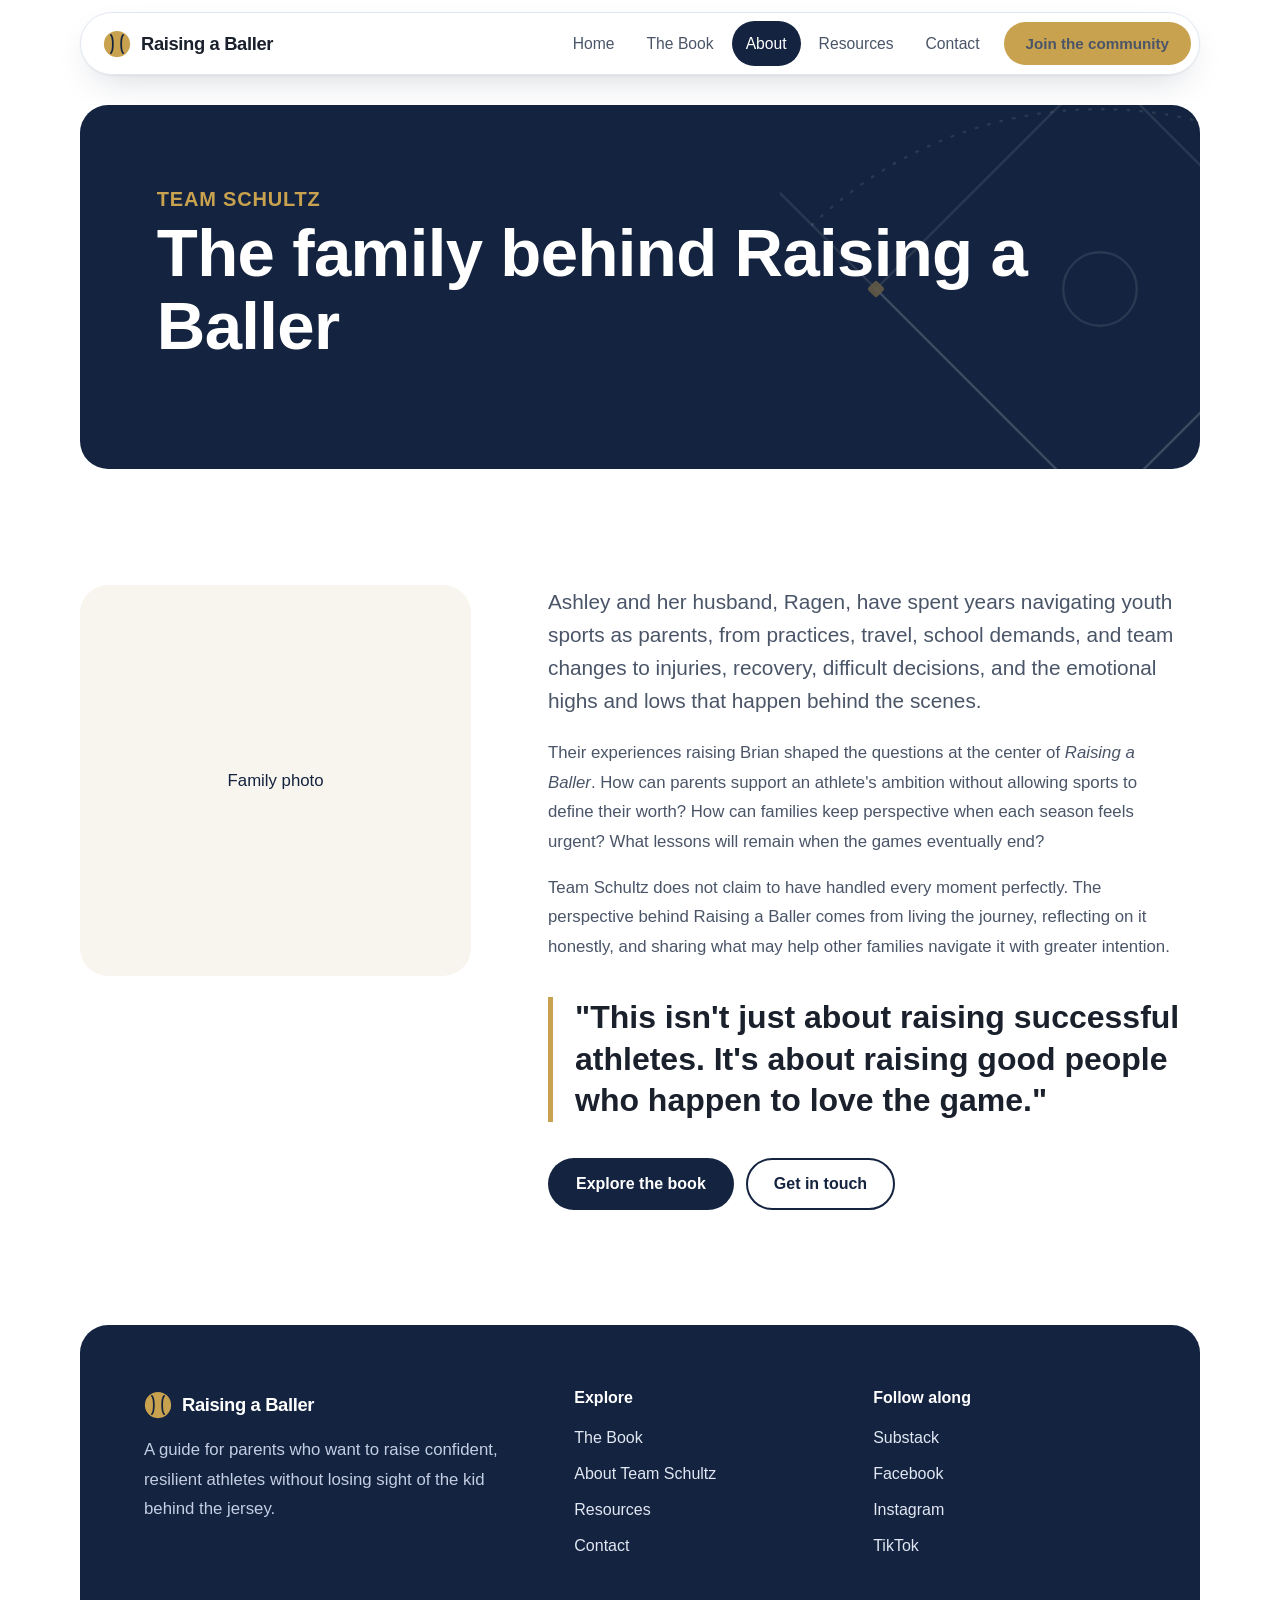
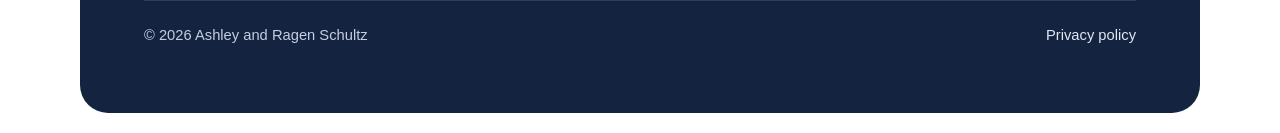
==== about-team-schultz/index.html @ 59f58d9a "Launch Raising a Baller site Co-Authored-By: Claude Opus 5.5 <noreply@anthropic.com> Claude-Session:" ====
<!doctype html>
<html lang="en">
<head>
<meta charset="utf-8">
<meta name="viewport" content="width=device-width, initial-scale=1">
<title>About Team Schultz | Raising a Baller</title>
<meta name="description" content="Meet Ashley and Ragen Schultz, the family behind Raising a Baller.">
<meta name="theme-color" content="#14233f">
<meta property="og:type" content="website">
<meta property="og:title" content="About Team Schultz | Raising a Baller">
<meta property="og:description" content="Meet Ashley and Ragen Schultz, the family behind Raising a Baller.">
<meta property="og:image" content="https://raisingaballerbook.com/images/book-cover.png">
<link rel="icon" href="../images/favicon.svg" type="image/svg+xml">

<link rel="stylesheet" href="../assets/style.css">
</head>
<body>
<a class="skip" href="#main">Skip to content</a>
<header class="site-header">
  <div class="wrap">
    <div class="bar">
      <a class="brand" href="../" aria-label="Raising a Baller home"><svg viewBox="0 0 32 32" aria-hidden="true"><circle cx="16" cy="16" r="15" fill="#c9a24f"/>
<path d="M9 5.5c3 3 3 18 0 21M23 5.5c-3 3-3 18 0 21" stroke="#14233f" stroke-width="2" fill="none" stroke-linecap="round"/></svg>Raising a Baller</a>
      <button class="menu-toggle" aria-expanded="false" aria-controls="nav">Menu</button>
      <nav class="nav" id="nav" aria-label="Main"><a href="../">Home</a><a href="../the-book/">The Book</a><a href="../about-team-schultz/" aria-current="page">About</a><a href="../resources/">Resources</a><a href="../contact/">Contact</a><a class="btn btn-gold" href="https://raisingaballerbook.substack.com/" target="_blank" rel="noopener">Join the community</a></nav>
    </div>
  </div>
</header>
<main id="main">
<section class="page-hero"><div class="wrap"><div class="panel"><svg class="field" viewBox="0 0 800 800" fill="none" aria-hidden="true">
  <g stroke="#ffffff" stroke-opacity=".22" stroke-width="3" stroke-linecap="round">
    <path d="M400 760 L120 480 L400 200 L680 480 Z"/>
    <path d="M400 760 L-40 320"/><path d="M400 760 L840 320"/>
    <path d="M40 400 A520 520 0 0 1 760 400" stroke-dasharray="2 14"/>
    <circle cx="400" cy="480" r="46"/>
  </g>
  <g fill="#c9a24f" fill-opacity=".85"><rect x="392" y="752" width="16" height="16" rx="3"/>
  <rect x="112" y="472" width="16" height="16" rx="3" transform="rotate(45 120 480)"/>
  <rect x="392" y="192" width="16" height="16" rx="3" transform="rotate(45 400 200)"/>
  <rect x="672" y="472" width="16" height="16" rx="3" transform="rotate(45 680 480)"/></g>
</svg>
  <p class="kicker">Team Schultz</p><h1>The family behind Raising a Baller</h1>
</div></div></section>
<section class="section"><div class="wrap split">
  <div class="portrait"><span>Family photo</span><img src="../images/family.jpg" alt="Ashley, Ragen and Brian Schultz" onerror="this.remove()"></div>
  <div class="prose">
    <p class="lede">Ashley and her husband, Ragen, have spent years navigating youth sports as parents, from practices, travel, school demands, and team changes to injuries, recovery, difficult decisions, and the emotional highs and lows that happen behind the scenes.</p>
    <p>Their experiences raising Brian shaped the questions at the center of <em>Raising a Baller</em>. How can parents support an athlete's ambition without allowing sports to define their worth? How can families keep perspective when each season feels urgent? What lessons will remain when the games eventually end?</p>
    <p>Team Schultz does not claim to have handled every moment perfectly. The perspective behind Raising a Baller comes from living the journey, reflecting on it honestly, and sharing what may help other families navigate it with greater intention.</p>
    <p class="pull">"This isn't just about raising successful athletes. It's about raising good people who happen to love the game."</p>
    <div class="actions"><a class="btn btn-dark" href="../the-book/">Explore the book</a><a class="btn btn-line" href="../contact/">Get in touch</a></div>
  </div>
</div></section>
</main>
<footer class="site-footer">
  <div class="wrap">
    <div class="foot">
      <div>
        <a class="brand" href="../"><svg viewBox="0 0 32 32" aria-hidden="true"><circle cx="16" cy="16" r="15" fill="#c9a24f"/>
<path d="M9 5.5c3 3 3 18 0 21M23 5.5c-3 3-3 18 0 21" stroke="#14233f" stroke-width="2" fill="none" stroke-linecap="round"/></svg>Raising a Baller</a>
        <p>A guide for parents who want to raise confident, resilient athletes without losing sight of the kid behind the jersey.</p>
      </div>
      <div>
        <h4>Explore</h4>
        <a href="../the-book/">The Book</a>
        <a href="../about-team-schultz/">About Team Schultz</a>
        <a href="../resources/">Resources</a>
        <a href="../contact/">Contact</a>
      </div>
      <div>
        <h4>Follow along</h4>
        <a href="https://raisingaballerbook.substack.com/" target="_blank" rel="noopener">Substack</a>
        <a href="https://www.facebook.com/profile.php?id=61591452716382" target="_blank" rel="noopener">Facebook</a>
        <a href="https://www.instagram.com/raisingaballerbook/" target="_blank" rel="noopener">Instagram</a>
        <a href="https://www.tiktok.com/@raising.a.baller" target="_blank" rel="noopener">TikTok</a>
      </div>
      <div class="legal">
        <span>&copy; <span id="yr">2026</span> Ashley and Ragen Schultz</span>
        <a href="../privacy-policy/" style="display:inline;padding:0">Privacy policy</a>
      </div>
    </div>
  </div>
</footer>
<script src="../assets/site.js"></script>
</body>
</html>
---- assets/style.css ----
/* Raising a Baller — "under the lights" system
   Field green at night, chalk-line white, stadium-light gold. Soft, rounded, warm. */
:root{
  --night:#14233f;      /* site brand navy */
  --grass:#14233f;      /* links */
  --turf:#2d3748;
  --chalk:#ffffff;
  --paper:#ffffff;
  --gold:#c9a24f;       /* site gold label color */
  --gold-deep:#b08a3a;
  --ink:#1a202c;        /* headings */
  --body:#4a5568;       /* body text */
  --mist:#f8f5ee;       /* site cream panel */
  --line:#e2e8f0;

  --r-xl:28px; --r-lg:20px; --r-md:14px; --r-sm:10px; --pill:999px;
  --max:1160px;
  --shadow:0 1px 2px rgba(20,35,63,.06),0 14px 36px -14px rgba(20,35,63,.22);
  --display:"Helvetica Neue",Helvetica,Arial,sans-serif;
  --text:"Helvetica Neue",Helvetica,Arial,sans-serif;
  --ui:"Helvetica Neue",Helvetica,Arial,sans-serif;
}
*{box-sizing:border-box}
html{scroll-behavior:smooth;-webkit-text-size-adjust:100%}
@media (prefers-reduced-motion:reduce){html{scroll-behavior:auto}*{animation:none!important;transition:none!important}}
body{margin:0;background:var(--chalk);color:var(--body);font-family:var(--text);font-size:1.15rem;line-height:1.7;-webkit-font-smoothing:antialiased}
img{max-width:100%;display:block}
a{color:var(--grass);text-underline-offset:.18em;text-decoration-thickness:1px}
a:hover{color:var(--night)}
:focus-visible{outline:3px solid var(--gold);outline-offset:3px;border-radius:8px}
h1,h2,h3,h4{font-family:var(--display);color:var(--ink);line-height:1.08;letter-spacing:-.01em;margin:0 0 .45em;font-weight:700}
h1{font-size:clamp(2.6rem,7vw,5.2rem);letter-spacing:-.02em}
h2{font-size:clamp(2rem,4.2vw,3.1rem)}
h3{font-size:1.35rem;letter-spacing:-.01em}
p{margin:0 0 1em}
.wrap{max-width:var(--max);margin:0 auto;padding:0 20px}
.lede{font-size:1.3rem;line-height:1.6;max-width:36em}
.measure{max-width:38em}
.kicker{font-family:var(--ui);font-weight:600;font-size:1rem;color:var(--grass);margin:0 0 .9em;display:flex;align-items:center;gap:10px}
.kicker::before{content:"";width:22px;height:3px;border-radius:3px;background:var(--gold)}
.skip{position:absolute;left:-9999px;top:8px;background:var(--gold);color:var(--ink);padding:10px 16px;border-radius:var(--pill);z-index:100;font-family:var(--ui)}
.skip:focus{left:12px}

/* ---------- header ---------- */
.site-header{position:sticky;top:0;z-index:50;padding:12px 0;background:rgba(255,255,255,.88);backdrop-filter:saturate(160%) blur(12px);-webkit-backdrop-filter:saturate(160%) blur(12px)}
.bar{display:flex;align-items:center;justify-content:space-between;gap:16px;background:var(--paper);border:1px solid var(--line);border-radius:var(--pill);padding:8px 8px 8px 22px;box-shadow:var(--shadow);position:relative}
.brand{display:flex;align-items:center;gap:10px;font-family:var(--display);font-weight:800;font-size:1.15rem;color:var(--ink);text-decoration:none;letter-spacing:-.02em;white-space:nowrap}
.brand svg{width:28px;height:28px;flex:none}
.nav{display:flex;align-items:center;gap:4px;font-family:var(--ui)}
.nav a{color:var(--body);text-decoration:none;font-size:.98rem;padding:9px 14px;border-radius:var(--pill);transition:background .15s,color .15s}
.nav a:hover{background:var(--mist);color:var(--ink)}
.nav a[aria-current="page"]{background:var(--ink);color:var(--paper)}
.nav .btn{margin-left:6px}
.menu-toggle{display:none;font-family:var(--ui);font-weight:600;font-size:.95rem;background:var(--ink);color:var(--paper);border:0;border-radius:var(--pill);padding:10px 18px;cursor:pointer}
@media (max-width:900px){
  .menu-toggle{display:block}
  .nav{display:none;position:absolute;left:0;right:0;top:calc(100% + 10px);flex-direction:column;align-items:stretch;background:var(--paper);border:1px solid var(--line);border-radius:var(--r-lg);padding:12px;box-shadow:var(--shadow)}
  .nav.open{display:flex}
  .nav a{padding:12px 16px}
  .nav .btn{margin:6px 0 0;text-align:center}
}

/* ---------- buttons ---------- */
.btn{display:inline-flex;align-items:center;justify-content:center;gap:8px;font-family:var(--ui);font-weight:700;font-size:1rem;line-height:1;padding:16px 26px;border-radius:var(--pill);border:2px solid transparent;text-decoration:none;cursor:pointer;transition:transform .15s,background .15s,color .15s,border-color .15s}
.btn:active{transform:translateY(1px)}
.btn-gold{background:var(--gold);color:var(--ink)}
.btn-gold:hover{background:var(--gold-deep);color:var(--ink)}
.btn-dark{background:var(--ink);color:var(--paper)}
.btn-dark:hover{background:var(--night);color:var(--paper)}
.btn-line{background:transparent;color:var(--ink);border-color:var(--ink)}
.btn-line:hover{background:var(--ink);color:var(--paper)}
.btn-line-light{background:transparent;color:var(--paper);border-color:rgba(255,255,255,.55)}
.btn-line-light:hover{background:var(--paper);color:var(--night);border-color:var(--paper)}
.nav .btn{padding:12px 20px;font-size:.95rem}
.actions{display:flex;flex-wrap:wrap;gap:12px;margin-top:28px}

/* ---------- hero ---------- */
.hero{padding:18px 0 0}
.hero-panel{position:relative;overflow:hidden;background:var(--night);color:#e1e7f3;border-radius:var(--r-xl);padding:clamp(40px,6vw,84px);display:grid;grid-template-columns:1.25fr .75fr;gap:clamp(32px,5vw,72px);align-items:center;isolation:isolate}
.hero-panel .field{position:absolute;right:-180px;bottom:-260px;width:820px;height:820px;z-index:-1;opacity:.5}
.hero h1{color:var(--paper);margin-bottom:.35em}
.hero h1 .line{display:block}
.hero h1 .line + .line{color:var(--gold)}
.hero .lede{color:#d3dbec}
.hero .kicker{color:#c9a24f}
.byline{display:flex;align-items:center;gap:14px;margin-top:26px;font-family:var(--ui);font-size:.98rem;color:#c3cde3}
.byline .avatars{display:flex}
.byline .avatars span{width:38px;height:38px;border-radius:50%;display:grid;place-items:center;font-weight:700;color:var(--night);background:var(--gold);border:3px solid var(--night)}
.byline .avatars span + span{margin-left:-10px;background:#e4c070}
@media (max-width:900px){.hero-panel{grid-template-columns:1fr}.hero .cover-wrap{width:min(280px,80%);margin:8px auto 0}}

.cover-wrap{position:relative;width:100%}
.cover{position:relative;aspect-ratio:725/1024;border-radius:10px 22px 22px 10px;overflow:hidden;background:linear-gradient(160deg,var(--gold) 0%,var(--gold-deep) 100%);box-shadow:-10px 0 0 -4px rgba(0,0,0,.15) inset,0 40px 70px -20px rgba(0,0,0,.6);transform:rotate(-3deg)}
.cover img{position:relative;z-index:1;width:100%;height:100%;object-fit:cover}
.cover .fallback{position:absolute;inset:0;display:flex;flex-direction:column;justify-content:flex-end;padding:28px;color:var(--night);font-family:var(--display)}
.cover .fallback strong{font-size:2.6rem;line-height:.95;letter-spacing:-.03em}
.cover .fallback small{font-size:.9rem;margin-top:12px;font-weight:600}
.split .cover{transform:rotate(-2deg)}

/* ---------- sections ---------- */
.section{padding:clamp(64px,9vw,120px) 0}
.section-tight{padding:clamp(40px,6vw,72px) 0}
.head{max-width:40em;margin-bottom:44px}

/* why: big pull question */
.why{display:grid;grid-template-columns:.9fr 1.1fr;gap:clamp(32px,6vw,96px);align-items:start}
.why blockquote{margin:0;font-family:var(--display);font-weight:600;font-size:clamp(1.6rem,3vw,2.3rem);line-height:1.2;letter-spacing:-.02em;color:var(--ink);padding-left:24px;border-left:5px solid var(--gold);border-radius:3px}
@media (max-width:900px){.why{grid-template-columns:1fr}}

/* pillars: one rounded panel, three columns */
.pillars{background:var(--paper);border-radius:var(--r-xl);padding:clamp(32px,5vw,64px);box-shadow:var(--shadow)}
.pillar-row{display:grid;grid-template-columns:repeat(3,1fr);gap:clamp(24px,4vw,48px);margin-top:12px}
.pillar .icon{width:56px;height:56px;border-radius:18px;display:grid;place-items:center;background:var(--mist);color:var(--grass);margin-bottom:18px}
.pillar .icon svg{width:28px;height:28px}
.pillar p{font-size:1.08rem;margin:0}
@media (max-width:900px){.pillar-row{grid-template-columns:1fr}}

/* bingo promo */
.promo{background:var(--gold);border-radius:var(--r-xl);padding:clamp(32px,5vw,64px);display:grid;grid-template-columns:1.2fr .8fr;gap:40px;align-items:center;color:var(--ink);overflow:hidden;position:relative}
.promo h2{max-width:14em}
.promo p{max-width:32em}
.mini-card{display:grid;grid-template-columns:repeat(3,1fr);gap:8px;transform:rotate(3deg);background:var(--paper);padding:14px;border-radius:var(--r-lg);box-shadow:0 30px 50px -24px rgba(20,35,63,.45)}
.mini-card span{aspect-ratio:1;border-radius:12px;background:var(--chalk);display:grid;place-items:center;text-align:center;font-family:var(--ui);font-size:.78rem;font-weight:600;line-height:1.15;padding:6px;color:var(--ink)}
.mini-card span.on{background:var(--night);color:var(--gold)}
@media (max-width:900px){.promo{grid-template-columns:1fr}.mini-card{max-width:320px}}

/* posts */
.posts{display:grid;grid-template-columns:repeat(2,1fr);gap:20px}
@media (max-width:900px){.posts{grid-template-columns:1fr}}
.post{display:flex;flex-direction:column;gap:6px;text-decoration:none;color:var(--body);background:var(--paper);border-radius:var(--r-lg);padding:30px 32px;border:1px solid var(--line);transition:border-color .15s,transform .15s}
.post:hover{border-color:var(--grass);color:var(--body);transform:translateY(-2px)}
.post time{font-family:var(--ui);font-size:.92rem;color:var(--grass);font-weight:600}
.post h3{margin:0 0 4px;font-size:1.5rem}
.post p{margin:0;font-size:1.05rem}
.post .more{font-family:var(--ui);font-weight:700;color:var(--ink);margin-top:10px;font-size:.98rem}
.posts-foot{display:flex;justify-content:space-between;align-items:end;gap:20px;flex-wrap:wrap;margin-bottom:36px}
.posts-foot .head{margin:0}

/* signup */
.signup{background:var(--night);color:#d3dbec;border-radius:var(--r-xl);padding:clamp(32px,5vw,64px);display:grid;grid-template-columns:1fr 1fr;gap:40px;align-items:center}
.signup h2{color:var(--paper)}
.signup .kicker{color:#c9a24f}
.signup-box{background:var(--paper);border-radius:var(--r-lg);padding:10px;overflow:hidden}
.signup iframe{display:block;width:100%;height:170px;border:0;border-radius:var(--r-md);background:var(--paper)}
.signup .note{font-family:var(--ui);font-size:.9rem;color:#aebbd8;margin-top:12px}
@media (max-width:900px){.signup{grid-template-columns:1fr}}

/* inner pages */
.page-hero{padding:18px 0 0}
.page-hero .panel{background:var(--night);color:#d3dbec;border-radius:var(--r-xl);padding:clamp(40px,6vw,80px);position:relative;overflow:hidden;isolation:isolate}
.page-hero .panel .field{position:absolute;right:-220px;top:-200px;width:640px;height:640px;z-index:-1;opacity:.45}
.page-hero h1{color:var(--paper);font-size:clamp(2.4rem,5.5vw,4.2rem);max-width:13em}
.page-hero .kicker{color:#c9a24f}
.page-hero p{max-width:34em;font-size:1.25rem;margin:0}
.split{display:grid;grid-template-columns:.75fr 1.25fr;gap:clamp(36px,6vw,88px);align-items:start}
@media (max-width:900px){.split{grid-template-columns:1fr}.split .cover-wrap{width:min(260px,75%)}}
.prose{max-width:38em}
.prose h2{font-size:clamp(1.6rem,3vw,2.1rem);margin-top:1.6em}
.prose h2:first-child{margin-top:0}
.todo{font-family:var(--ui);font-size:.95rem;line-height:1.5;background:#fbf6e8;color:#6a5220;border-radius:var(--r-md);padding:16px 20px;margin:0 0 28px;border:1px solid #ead9a8}

.tiles{display:grid;grid-template-columns:repeat(3,1fr);gap:20px}
@media (max-width:900px){.tiles{grid-template-columns:1fr}}
.tile{display:block;background:var(--paper);border-radius:var(--r-lg);padding:30px;border:1px solid var(--line);text-decoration:none;color:var(--body);transition:border-color .15s,transform .15s}
.tile:hover{border-color:var(--grass);transform:translateY(-2px);color:var(--body)}
.tile h3{margin-bottom:.3em}
.tile p{margin:0;font-size:1.05rem}

/* forms */
.form-card{background:var(--paper);border-radius:var(--r-xl);padding:clamp(28px,4vw,48px);box-shadow:var(--shadow);max-width:680px}
.field{margin-bottom:20px}
label{display:block;font-family:var(--ui);font-weight:600;color:var(--ink);margin-bottom:8px;font-size:1rem}
input,textarea{width:100%;font:inherit;font-size:1.05rem;color:var(--ink);padding:14px 18px;border-radius:var(--r-md);border:1.5px solid var(--line);background:var(--chalk);transition:border-color .15s,background .15s}
input:focus,textarea:focus{outline:none;border-color:var(--grass);background:var(--paper);box-shadow:0 0 0 4px rgba(20,35,63,.15)}
textarea{min-height:170px;resize:vertical}
.hp{position:absolute;left:-9999px}
.form-status{font-family:var(--ui);margin-top:16px;font-weight:600}

/* bingo game */
.bingo-shell{display:grid;grid-template-columns:minmax(0,560px) minmax(260px,1fr);gap:clamp(32px,5vw,64px);align-items:start}
@media (max-width:900px){.bingo-shell{grid-template-columns:1fr}}
.bingo-card{background:var(--night);border-radius:var(--r-xl);padding:18px;width:min(100%,600px)}
.bingo-head{display:grid;grid-template-columns:repeat(5,1fr);text-align:center;font-family:var(--display);font-weight:800;color:var(--gold);font-size:1.6rem;padding:6px 0 12px}
.bingo-grid{display:grid;grid-template-columns:repeat(5,1fr);gap:8px}
.bingo-grid button{aspect-ratio:1;border:0;border-radius:14px;background:var(--paper);color:var(--ink);font-family:var(--ui);font-size:.8rem;font-weight:600;line-height:1.15;padding:6px;cursor:pointer;transition:background .15s,color .15s,transform .1s}
.bingo-grid button:hover{background:var(--mist)}
.bingo-grid button.on{background:var(--gold);color:var(--ink)}
.bingo-grid button.free{background:var(--turf);color:var(--paper);font-weight:800}
.bingo-grid button:active{transform:scale(.96)}
.bingo-msg{font-family:var(--display);font-weight:700;font-size:1.4rem;color:var(--ink);min-height:1.6em;margin-top:18px}
@media (max-width:520px){.bingo-grid button{font-size:.6rem;padding:3px;border-radius:10px}.bingo-head{font-size:1.2rem}}
@media print{.site-header,.site-footer,.page-hero,.no-print{display:none!important}.bingo-card{background:#fff;border:2px solid #000}.bingo-head{color:#000}.bingo-grid button{border:1px solid #000}}

/* footer */
.site-footer{padding:0 0 20px}
.foot{background:var(--night);color:#c3cde3;border-radius:var(--r-xl);padding:clamp(36px,5vw,64px);display:grid;grid-template-columns:1.5fr 1fr 1fr;gap:36px;font-family:var(--ui);font-size:1rem}
.foot .brand{color:var(--paper);display:flex;padding:0}
.foot p{margin:14px 0 0;max-width:26em;font-family:var(--text);font-size:1.05rem}
.foot h4{color:var(--paper);font-size:1rem;letter-spacing:0;margin-bottom:14px}
.foot a{color:#e1e7f3;text-decoration:none;display:block;padding:4px 0}
.foot a:hover{color:var(--gold)}
.foot .legal{grid-column:1/-1;border-top:1px solid rgba(255,255,255,.12);padding-top:22px;font-size:.92rem;display:flex;justify-content:space-between;flex-wrap:wrap;gap:12px}
@media (max-width:900px){.foot{grid-template-columns:1fr 1fr}.foot > div:first-child{grid-column:1/-1}}

.tint{background:var(--mist)}
.post,.tile{border-color:var(--line)}
.post:hover,.tile:hover{border-color:var(--gold)}
.why blockquote{font-style:italic;font-weight:400}
.glossary{display:grid;grid-template-columns:repeat(2,1fr);gap:20px}
.glossary .tile h3{font-size:1.3rem}
@media (max-width:900px){.glossary{grid-template-columns:1fr}}
.steps{list-style:none;padding:0;margin:0 0 28px;display:grid;gap:12px;counter-reset:s}
.steps li{counter-increment:s;display:grid;grid-template-columns:44px 1fr;gap:14px;align-items:center;background:var(--mist);border-radius:var(--r-md);padding:14px 18px;font-family:var(--ui);font-size:1rem}
.steps li::before{content:counter(s);width:44px;height:44px;border-radius:50%;background:var(--night);color:var(--gold);display:grid;place-items:center;font-weight:800}
.steps a{font-weight:700;color:var(--ink)}
.portrait{border-radius:var(--r-xl);overflow:hidden;aspect-ratio:1;background:var(--mist);display:grid;place-items:center;color:var(--grass);font-family:var(--ui);text-align:center;padding:20px;position:relative}
.portrait img{position:absolute;inset:0;width:100%;height:100%;object-fit:cover}
.pull{font-family:var(--display);font-style:italic;font-size:clamp(1.5rem,2.6vw,2rem);line-height:1.3;color:var(--ink);border-left:5px solid var(--gold);padding-left:22px;margin:36px 0}
.small{font-family:var(--ui);font-size:.9rem;color:#6b6f73}

/* ---- match live site ---- */
body{font-size:1.05rem;line-height:1.75}
h1,h2,h3,h4{letter-spacing:-.01em}
.kicker{text-transform:uppercase;letter-spacing:.04em;font-weight:700;color:var(--gold)}
.kicker::before{display:none}
.hero .kicker,.page-hero .kicker,.signup .kicker{color:var(--gold)}
.btn-dark{background:var(--night);color:#fff}
.btn-dark:hover{background:#0c1830;color:#fff}
.btn-line{color:var(--night);border-color:var(--night)}
.btn-line:hover{background:var(--night);color:#fff}
.btn-gold{background:var(--gold);color:var(--night)}
.btn-gold:hover{background:var(--gold-deep);color:var(--night)}
.nav a[aria-current="page"],.menu-toggle{background:var(--night);color:#fff}
.pillars{background:var(--mist);border:1px solid var(--gold);box-shadow:none}
.pillar .icon{background:#fff;color:var(--night)}
.tint{background:var(--mist)}
.cover{background:linear-gradient(170deg,#1d3157 0%,var(--night) 60%,#0b1528 100%)}
.cover .fallback{color:var(--gold);text-align:center;align-items:center;justify-content:center}
.cover .fallback strong{text-transform:uppercase;letter-spacing:.06em;font-size:2.2rem;line-height:1.05;font-family:Georgia,serif;font-weight:400}
.cover .fallback small{color:#d9c48f;text-transform:uppercase;letter-spacing:.12em;font-size:.7rem}
.why blockquote{font-style:normal;font-weight:700}
.pull{font-style:normal;font-weight:700}
a{color:var(--night)}
.post time{color:var(--gold-deep)}
.post:hover,.tile:hover{border-color:var(--gold)}
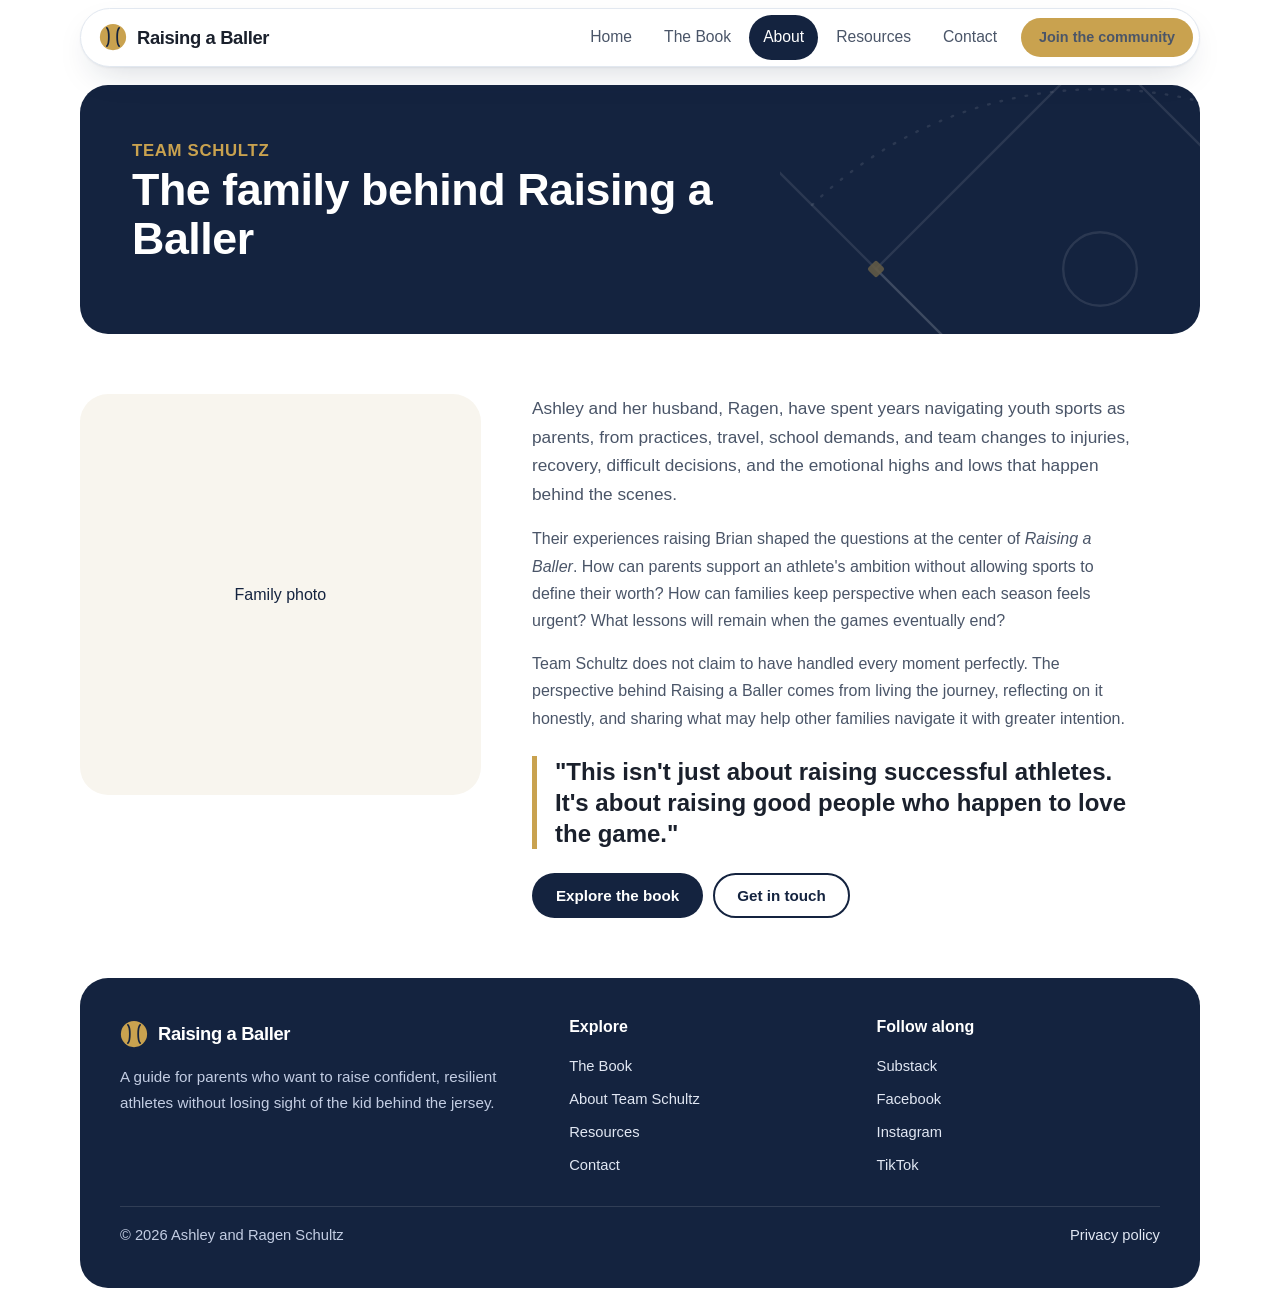
==== commit ad20b3c7: "Add early-look graphic to homepage and book cover to The Book page Co-Authored-By: Claude Opus 5.5 <" ====
--- a/about-team-schultz/index.html
+++ b/about-team-schultz/index.html
@@ -9,7 +9,7 @@
 <meta property="og:type" content="website">
 <meta property="og:title" content="About Team Schultz | Raising a Baller">
 <meta property="og:description" content="Meet Ashley and Ragen Schultz, the family behind Raising a Baller.">
-<meta property="og:image" content="https://raisingaballerbook.com/images/book-cover.png">
+<meta property="og:image" content="https://raisingaballerbook.com/images/raising-a-baller-early-look.jpg">
 <link rel="icon" href="../images/favicon.svg" type="image/svg+xml">
 
 <link rel="stylesheet" href="../assets/style.css">
--- a/assets/style.css
+++ b/assets/style.css
@@ -243,3 +243,80 @@
 a{color:var(--night)}
 .post time{color:var(--gold-deep)}
 .post:hover,.tile:hover{border-color:var(--gold)}
+
+/* ---- tighter, lighter rhythm ---- */
+body{font-size:1rem;line-height:1.7}
+h1{font-size:clamp(2.1rem,4.4vw,3.4rem);line-height:1.08}
+h2{font-size:clamp(1.55rem,2.8vw,2.1rem);line-height:1.15}
+h3{font-size:1.12rem}
+.lede{font-size:1.08rem;line-height:1.65}
+.kicker{font-size:.82rem;margin-bottom:.6em}
+.site-header{padding:8px 0}
+.bar{padding:6px 6px 6px 18px}
+.nav .btn{padding:10px 16px;font-size:.9rem}
+.btn{padding:13px 22px;font-size:.95rem}
+.actions{margin-top:20px;gap:10px}
+
+.section{padding:clamp(36px,5vw,60px) 0}
+.section-tight{padding:clamp(24px,3.5vw,40px) 0}
+.head{margin-bottom:24px}
+.head p:last-child{margin-bottom:0}
+
+.hero{padding:10px 0 0}
+.hero-panel{padding:clamp(28px,4.5vw,56px);grid-template-columns:1.4fr .6fr;gap:clamp(24px,4vw,48px)}
+.hero .cover-wrap{max-width:250px;justify-self:center}
+.byline{margin-top:18px;font-size:.9rem}
+.byline .avatars span{width:32px;height:32px;font-size:.8rem}
+
+.page-hero{padding:10px 0 0}
+.page-hero .panel{padding:clamp(28px,4.5vw,52px)}
+.page-hero h1{font-size:clamp(1.9rem,3.8vw,2.8rem)}
+.page-hero p{font-size:1.05rem}
+.page-hero .actions{margin-top:18px}
+
+.why{gap:clamp(24px,4vw,56px)}
+.why blockquote{font-size:clamp(1.25rem,2.1vw,1.6rem);padding-left:18px;border-left-width:4px}
+
+.pillars{padding:clamp(24px,3.5vw,40px)}
+.pillar-row{gap:clamp(18px,3vw,32px);margin-top:4px}
+.pillar .icon{width:42px;height:42px;border-radius:12px;margin-bottom:12px}
+.pillar .icon svg{width:22px;height:22px}
+.pillar h3{margin-bottom:.3em}
+.pillar p{font-size:.96rem}
+
+.tiles,.posts,.glossary{gap:16px}
+.post,.tile{padding:22px 24px;border-radius:var(--r-md)}
+.post h3{font-size:1.2rem}
+.post p,.tile p{font-size:.96rem}
+.post .more{margin-top:6px;font-size:.9rem}
+.tile .more{margin-top:10px!important;font-size:.9rem}
+.posts-foot{margin-bottom:20px}
+
+.signup{padding:clamp(24px,3.5vw,44px);gap:28px}
+.signup p{font-size:.98rem}
+.signup iframe{height:150px}
+
+.split{gap:clamp(28px,4vw,56px)}
+.split .cover-wrap{max-width:260px}
+.prose h2{margin-top:1.2em}
+.pull{font-size:clamp(1.2rem,2vw,1.5rem);margin:24px 0;padding-left:18px}
+.form-card{padding:clamp(22px,3vw,36px)}
+
+.site-footer{padding:0 0 14px}
+.foot{padding:clamp(26px,3.5vw,40px);gap:24px;font-size:.92rem}
+.foot p{font-size:.95rem}
+.foot .legal{padding-top:16px}
+.hero .cover-wrap{max-width:220px;align-self:center;margin:12px 0}
+.why + .section-tight,.section + .section-tight{padding-top:0}
+.promo-art{margin:0;border-radius:var(--r-lg);overflow:hidden;aspect-ratio:4/5;background:#0b0d12;box-shadow:0 30px 60px -24px rgba(0,0,0,.55)}
+.promo-art img{width:100%;height:100%;object-fit:cover}
+.hero .cover-wrap{max-width:300px;margin:0}
+.split .cover-wrap{max-width:340px}
+@media (max-width:900px){.hero .cover-wrap{width:min(300px,85%);margin:4px auto 0}}
+.book-art{margin:0;aspect-ratio:725/1024;border-radius:6px 14px 14px 6px;overflow:hidden;background:#0b0d12;box-shadow:-6px 0 0 -2px rgba(0,0,0,.25) inset,0 34px 60px -22px rgba(0,0,0,.55);transform:rotate(-2deg)}
+.book-art img{width:100%;height:100%;object-fit:cover}
+@media (max-width:900px){
+  .hero-panel{grid-template-columns:1fr}
+  .hero .cover-wrap{width:min(300px,85%);max-width:none;margin:4px auto 0;justify-self:center}
+  .split .cover-wrap{width:min(280px,80%)}
+}
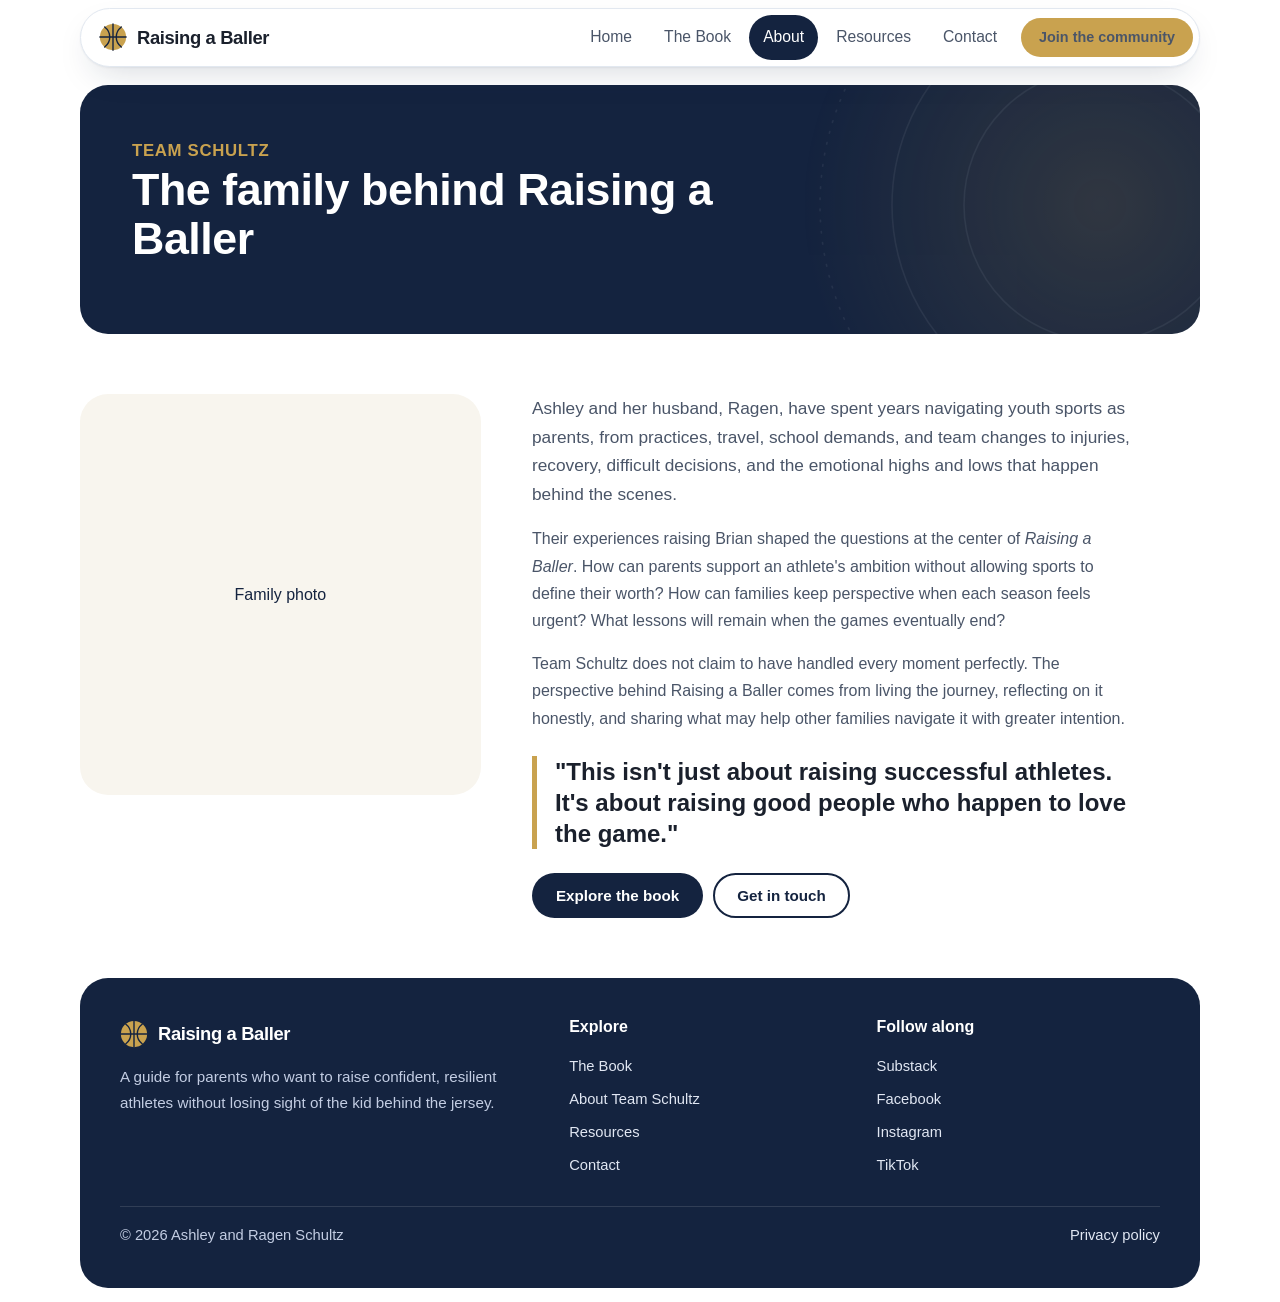
==== commit 59825be0: "Rotating sport-ball logo and favicon; neutral hero background Co-Authored-By: Claude Opus 5.5 <norep" ====
--- a/about-team-schultz/index.html
+++ b/about-team-schultz/index.html
@@ -19,8 +19,7 @@
 <header class="site-header">
   <div class="wrap">
     <div class="bar">
-      <a class="brand" href="../" aria-label="Raising a Baller home"><svg viewBox="0 0 32 32" aria-hidden="true"><circle cx="16" cy="16" r="15" fill="#c9a24f"/>
-<path d="M9 5.5c3 3 3 18 0 21M23 5.5c-3 3-3 18 0 21" stroke="#14233f" stroke-width="2" fill="none" stroke-linecap="round"/></svg>Raising a Baller</a>
+      <a class="brand" href="../" aria-label="Raising a Baller home"><svg viewBox="0 0 32 32" aria-hidden="true"><circle cx="16" cy="16" r="15" fill="#c9a24f"/><g stroke="#14233f" stroke-width="1.6" fill="none" stroke-linecap="round"><path d="M16 1v30M1 16h30"/><path d="M6.5 4.5c3.8 3 5.8 7 5.8 11.5s-2 8.5-5.8 11.5"/><path d="M25.5 4.5c-3.8 3-5.8 7-5.8 11.5s2 8.5 5.8 11.5"/></g></svg>Raising a Baller</a>
       <button class="menu-toggle" aria-expanded="false" aria-controls="nav">Menu</button>
       <nav class="nav" id="nav" aria-label="Main"><a href="../">Home</a><a href="../the-book/">The Book</a><a href="../about-team-schultz/" aria-current="page">About</a><a href="../resources/">Resources</a><a href="../contact/">Contact</a><a class="btn btn-gold" href="https://raisingaballerbook.substack.com/" target="_blank" rel="noopener">Join the community</a></nav>
     </div>
@@ -28,16 +27,9 @@
 </header>
 <main id="main">
 <section class="page-hero"><div class="wrap"><div class="panel"><svg class="field" viewBox="0 0 800 800" fill="none" aria-hidden="true">
-  <g stroke="#ffffff" stroke-opacity=".22" stroke-width="3" stroke-linecap="round">
-    <path d="M400 760 L120 480 L400 200 L680 480 Z"/>
-    <path d="M400 760 L-40 320"/><path d="M400 760 L840 320"/>
-    <path d="M40 400 A520 520 0 0 1 760 400" stroke-dasharray="2 14"/>
-    <circle cx="400" cy="480" r="46"/>
-  </g>
-  <g fill="#c9a24f" fill-opacity=".85"><rect x="392" y="752" width="16" height="16" rx="3"/>
-  <rect x="112" y="472" width="16" height="16" rx="3" transform="rotate(45 120 480)"/>
-  <rect x="392" y="192" width="16" height="16" rx="3" transform="rotate(45 400 200)"/>
-  <rect x="672" y="472" width="16" height="16" rx="3" transform="rotate(45 680 480)"/></g>
+  <defs><radialGradient id="glow" cx="50%" cy="50%" r="50%"><stop offset="0" stop-color="#c9a24f" stop-opacity=".35"/><stop offset="1" stop-color="#c9a24f" stop-opacity="0"/></radialGradient></defs>
+  <circle cx="400" cy="400" r="380" fill="url(#glow)"/>
+  <g stroke="#ffffff" stroke-opacity=".14" stroke-width="2"><circle cx="400" cy="400" r="170"/><circle cx="400" cy="400" r="260"/><circle cx="400" cy="400" r="350" stroke-dasharray="2 12" stroke-linecap="round"/></g>
 </svg>
   <p class="kicker">Team Schultz</p><h1>The family behind Raising a Baller</h1>
 </div></div></section>
@@ -56,8 +48,7 @@
   <div class="wrap">
     <div class="foot">
       <div>
-        <a class="brand" href="../"><svg viewBox="0 0 32 32" aria-hidden="true"><circle cx="16" cy="16" r="15" fill="#c9a24f"/>
-<path d="M9 5.5c3 3 3 18 0 21M23 5.5c-3 3-3 18 0 21" stroke="#14233f" stroke-width="2" fill="none" stroke-linecap="round"/></svg>Raising a Baller</a>
+        <a class="brand" href="../"><svg viewBox="0 0 32 32" aria-hidden="true"><circle cx="16" cy="16" r="15" fill="#c9a24f"/><g stroke="#14233f" stroke-width="1.6" fill="none" stroke-linecap="round"><path d="M16 1v30M1 16h30"/><path d="M6.5 4.5c3.8 3 5.8 7 5.8 11.5s-2 8.5-5.8 11.5"/><path d="M25.5 4.5c-3.8 3-5.8 7-5.8 11.5s2 8.5 5.8 11.5"/></g></svg>Raising a Baller</a>
         <p>A guide for parents who want to raise confident, resilient athletes without losing sight of the kid behind the jersey.</p>
       </div>
       <div>
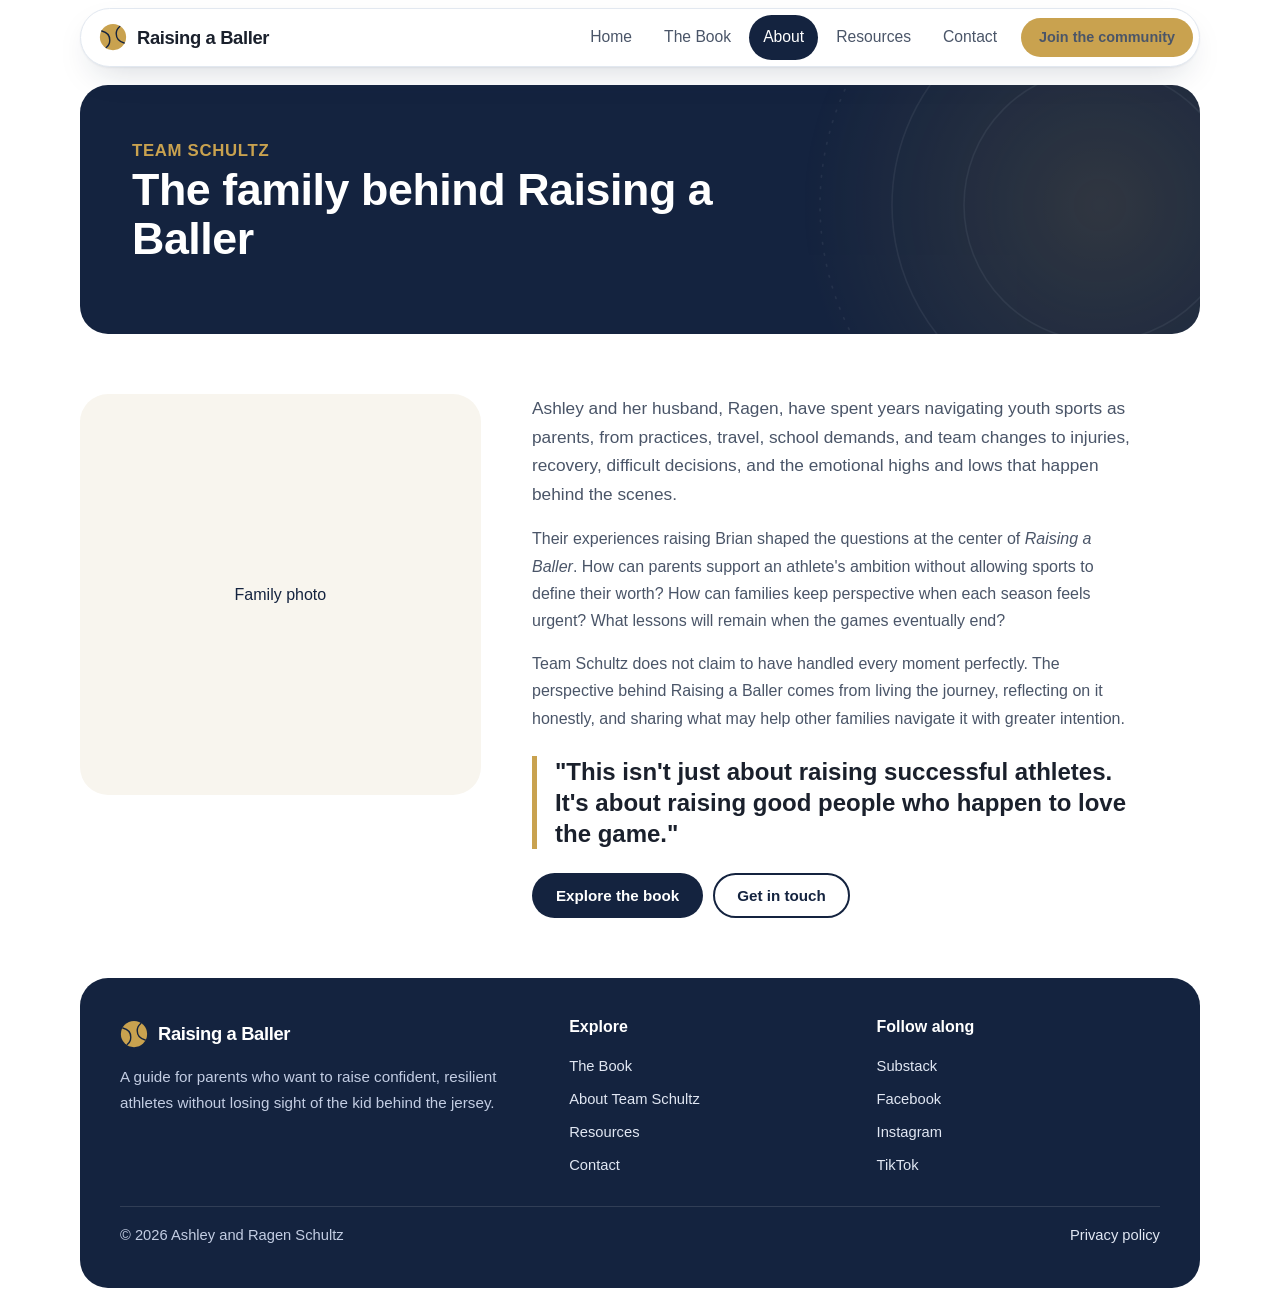
==== commit 8790c17a: "Load the newest styles and scripts after each update Co-Authored-By: Claude Opus 5.5 <noreply@anthro" ====
--- a/about-team-schultz/index.html
+++ b/about-team-schultz/index.html
@@ -12,7 +12,7 @@
 <meta property="og:image" content="https://raisingaballerbook.com/images/raising-a-baller-early-look.jpg">
 <link rel="icon" href="../images/favicon.svg" type="image/svg+xml">
 
-<link rel="stylesheet" href="../assets/style.css">
+<link rel="stylesheet" href="../assets/style.css?v=202611160831">
 </head>
 <body>
 <a class="skip" href="#main">Skip to content</a>
@@ -72,6 +72,6 @@
     </div>
   </div>
 </footer>
-<script src="../assets/site.js"></script>
+<script src="../assets/site.js?v=202611160831"></script>
 </body>
 </html>
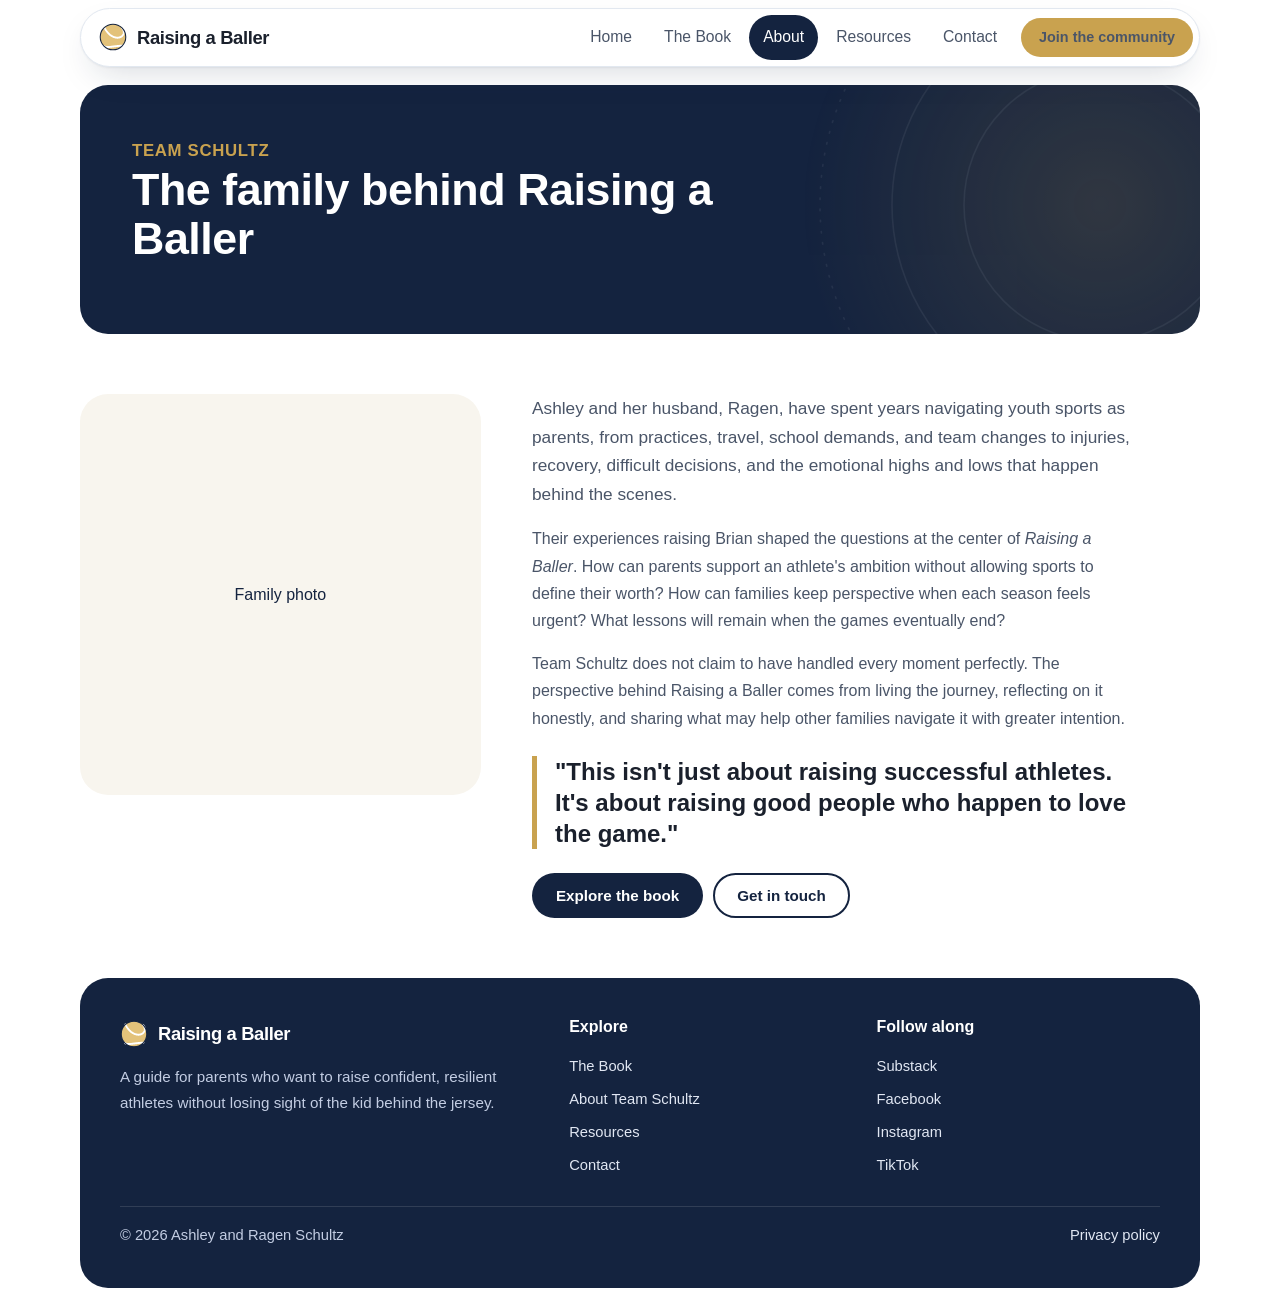
==== commit ffc0641b: "Restyle all logo balls to match; add swim goggles Co-Authored-By: Claude Opus 5.5 <noreply@anthropic" ====
--- a/about-team-schultz/index.html
+++ b/about-team-schultz/index.html
@@ -12,14 +12,14 @@
 <meta property="og:image" content="https://raisingaballerbook.com/images/raising-a-baller-early-look.jpg">
 <link rel="icon" href="../images/favicon.svg" type="image/svg+xml">
 
-<link rel="stylesheet" href="../assets/style.css?v=202611160831">
+<link rel="stylesheet" href="../assets/style.css?v=202611160905">
 </head>
 <body>
 <a class="skip" href="#main">Skip to content</a>
 <header class="site-header">
   <div class="wrap">
     <div class="bar">
-      <a class="brand" href="../" aria-label="Raising a Baller home"><svg viewBox="0 0 32 32" aria-hidden="true"><circle cx="16" cy="16" r="15" fill="#c9a24f"/><g stroke="#14233f" stroke-width="1.6" fill="none" stroke-linecap="round"><path d="M16 1v30M1 16h30"/><path d="M6.5 4.5c3.8 3 5.8 7 5.8 11.5s-2 8.5-5.8 11.5"/><path d="M25.5 4.5c-3.8 3-5.8 7-5.8 11.5s2 8.5 5.8 11.5"/></g></svg>Raising a Baller</a>
+      <a class="brand" href="../" aria-label="Raising a Baller home"><svg viewBox="0 0 32 32" aria-hidden="true"><circle cx="16" cy="16" r="14.6" fill="#c9a24f"/><g stroke="#14233f" stroke-width="1.2" fill="none" stroke-linecap="round"><path d="M16 1.4v29.2M1.4 16h29.2"/><path d="M6.6 4.6c3.6 3 5.6 7 5.6 11.4s-2 8.4-5.6 11.4"/><path d="M25.4 4.6c-3.6 3-5.6 7-5.6 11.4s2 8.4 5.6 11.4"/></g><circle cx="16" cy="16" r="14.6" fill="none" stroke="#14233f" stroke-width="1.2"/></svg>Raising a Baller</a>
       <button class="menu-toggle" aria-expanded="false" aria-controls="nav">Menu</button>
       <nav class="nav" id="nav" aria-label="Main"><a href="../">Home</a><a href="../the-book/">The Book</a><a href="../about-team-schultz/" aria-current="page">About</a><a href="../resources/">Resources</a><a href="../contact/">Contact</a><a class="btn btn-gold" href="https://raisingaballerbook.substack.com/" target="_blank" rel="noopener">Join the community</a></nav>
     </div>
@@ -48,7 +48,7 @@
   <div class="wrap">
     <div class="foot">
       <div>
-        <a class="brand" href="../"><svg viewBox="0 0 32 32" aria-hidden="true"><circle cx="16" cy="16" r="15" fill="#c9a24f"/><g stroke="#14233f" stroke-width="1.6" fill="none" stroke-linecap="round"><path d="M16 1v30M1 16h30"/><path d="M6.5 4.5c3.8 3 5.8 7 5.8 11.5s-2 8.5-5.8 11.5"/><path d="M25.5 4.5c-3.8 3-5.8 7-5.8 11.5s2 8.5 5.8 11.5"/></g></svg>Raising a Baller</a>
+        <a class="brand" href="../"><svg viewBox="0 0 32 32" aria-hidden="true"><circle cx="16" cy="16" r="14.6" fill="#c9a24f"/><g stroke="#14233f" stroke-width="1.2" fill="none" stroke-linecap="round"><path d="M16 1.4v29.2M1.4 16h29.2"/><path d="M6.6 4.6c3.6 3 5.6 7 5.6 11.4s-2 8.4-5.6 11.4"/><path d="M25.4 4.6c-3.6 3-5.6 7-5.6 11.4s2 8.4 5.6 11.4"/></g><circle cx="16" cy="16" r="14.6" fill="none" stroke="#14233f" stroke-width="1.2"/></svg>Raising a Baller</a>
         <p>A guide for parents who want to raise confident, resilient athletes without losing sight of the kid behind the jersey.</p>
       </div>
       <div>
@@ -72,6 +72,6 @@
     </div>
   </div>
 </footer>
-<script src="../assets/site.js?v=202611160831"></script>
+<script src="../assets/site.js?v=202611160905"></script>
 </body>
 </html>
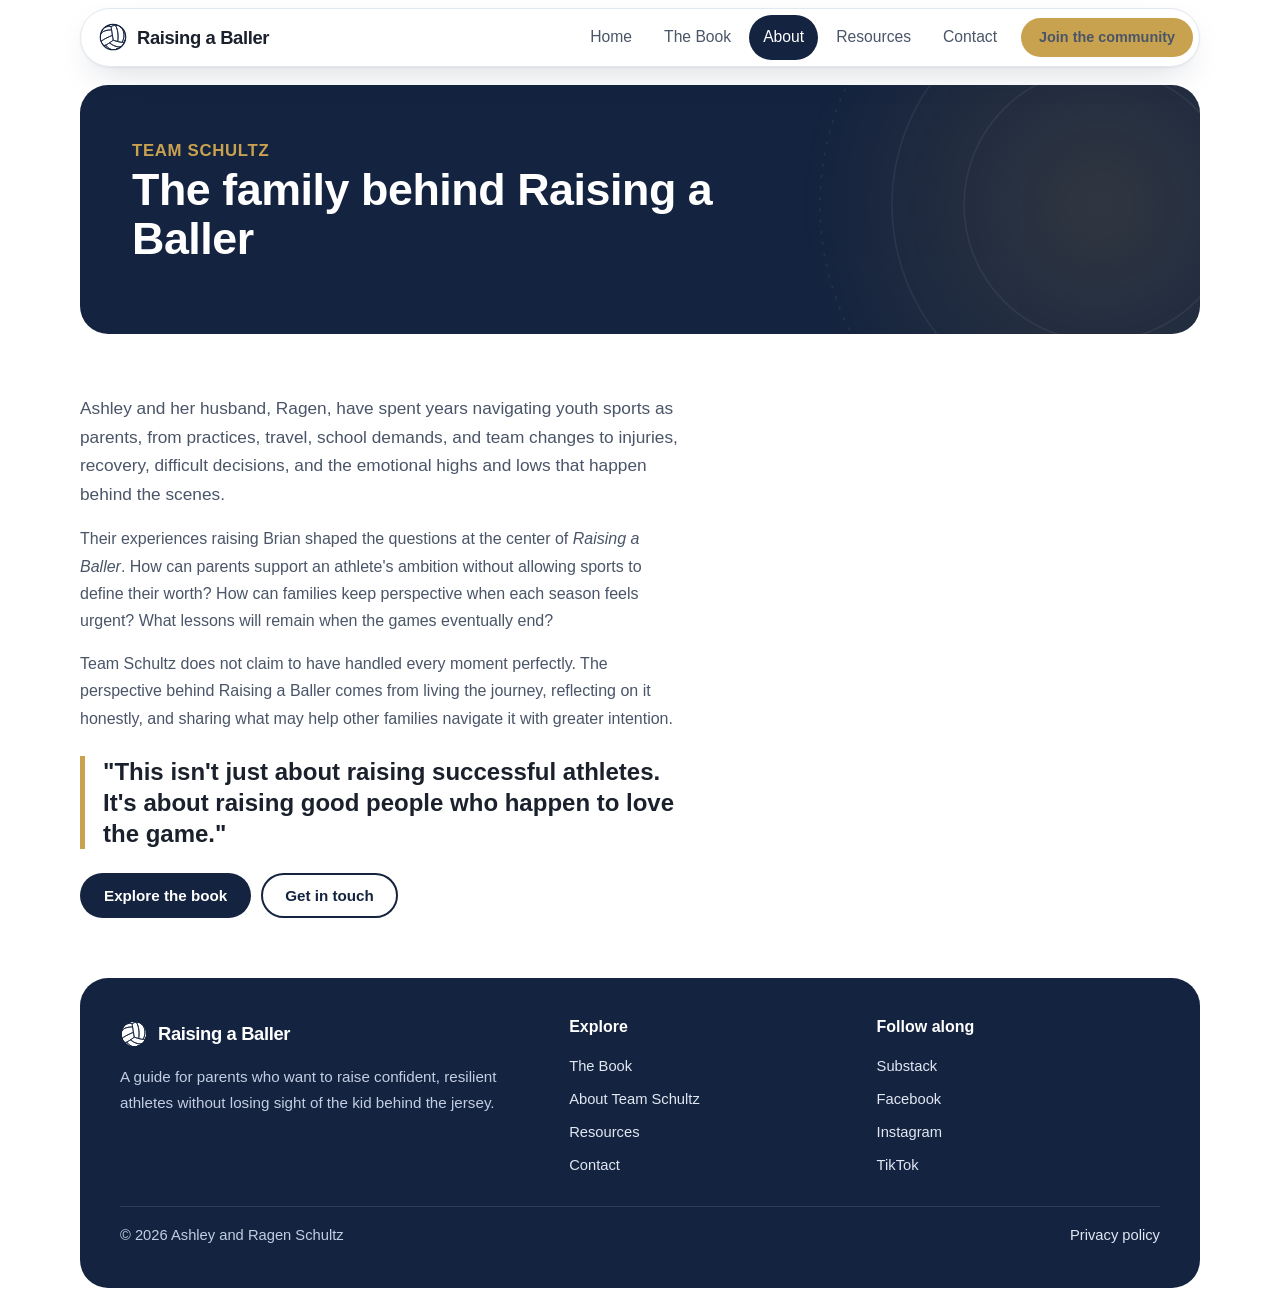
==== commit be00cd16: "Go live on raisingaballerbook.com; hide About photo until it's added Co-Authored-By: Claude Opus 5.5" ====
--- a/about-team-schultz/index.html
+++ b/about-team-schultz/index.html
@@ -12,7 +12,7 @@
 <meta property="og:image" content="https://raisingaballerbook.com/images/raising-a-baller-early-look.jpg">
 <link rel="icon" href="../images/favicon.svg" type="image/svg+xml">
 
-<link rel="stylesheet" href="../assets/style.css?v=202611160905">
+<link rel="stylesheet" href="../assets/style.css?v=202611160926">
 </head>
 <body>
 <a class="skip" href="#main">Skip to content</a>
@@ -34,7 +34,7 @@
   <p class="kicker">Team Schultz</p><h1>The family behind Raising a Baller</h1>
 </div></div></section>
 <section class="section"><div class="wrap split">
-  <div class="portrait"><span>Family photo</span><img src="../images/family.jpg" alt="Ashley, Ragen and Brian Schultz" onerror="this.remove()"></div>
+  <div class="portrait"><img src="../images/family.jpg" alt="Ashley, Ragen and Brian Schultz" onerror="this.parentNode.remove()"></div>
   <div class="prose">
     <p class="lede">Ashley and her husband, Ragen, have spent years navigating youth sports as parents, from practices, travel, school demands, and team changes to injuries, recovery, difficult decisions, and the emotional highs and lows that happen behind the scenes.</p>
     <p>Their experiences raising Brian shaped the questions at the center of <em>Raising a Baller</em>. How can parents support an athlete's ambition without allowing sports to define their worth? How can families keep perspective when each season feels urgent? What lessons will remain when the games eventually end?</p>
@@ -72,6 +72,6 @@
     </div>
   </div>
 </footer>
-<script src="../assets/site.js?v=202611160905"></script>
+<script src="../assets/site.js?v=202611160926"></script>
 </body>
 </html>
--- a/assets/style.css
+++ b/assets/style.css
@@ -320,3 +320,4 @@
   .hero .cover-wrap{width:min(300px,85%);max-width:none;margin:4px auto 0;justify-self:center}
   .split .cover-wrap{width:min(280px,80%)}
 }
+.split:has(> .prose:only-child){grid-template-columns:1fr}
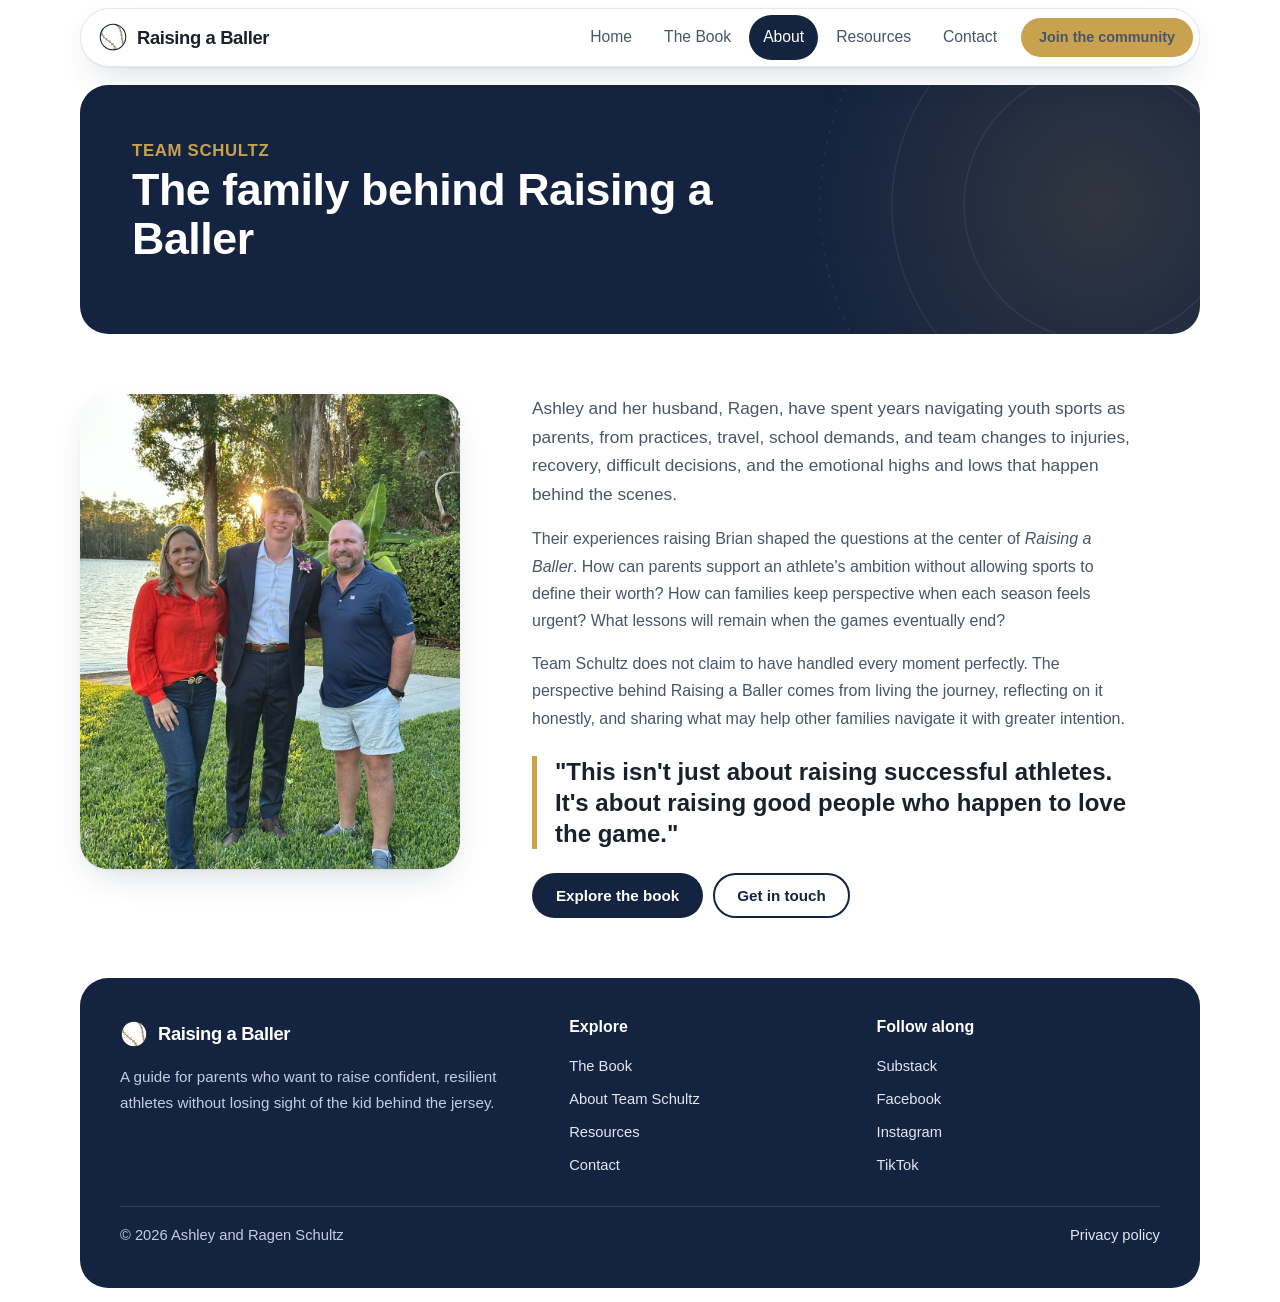
==== commit 9e28689d: "Add family photo to About page Co-Authored-By: Claude Opus 5.5 <noreply@anthropic.com> Claude-Sessio" ====
--- a/about-team-schultz/index.html
+++ b/about-team-schultz/index.html
@@ -12,7 +12,7 @@
 <meta property="og:image" content="https://raisingaballerbook.com/images/raising-a-baller-early-look.jpg">
 <link rel="icon" href="../images/favicon.svg" type="image/svg+xml">
 
-<link rel="stylesheet" href="../assets/style.css?v=202611160926">
+<link rel="stylesheet" href="../assets/style.css?v=202611161036">
 </head>
 <body>
 <a class="skip" href="#main">Skip to content</a>
@@ -34,7 +34,7 @@
   <p class="kicker">Team Schultz</p><h1>The family behind Raising a Baller</h1>
 </div></div></section>
 <section class="section"><div class="wrap split">
-  <div class="portrait"><img src="../images/family.jpg" alt="Ashley, Ragen and Brian Schultz" onerror="this.parentNode.remove()"></div>
+  <div class="portrait"><img src="../images/family.jpg" alt="Ashley, Brian and Ragen Schultz" width="1000" height="1333" onerror="this.parentNode.remove()"></div>
   <div class="prose">
     <p class="lede">Ashley and her husband, Ragen, have spent years navigating youth sports as parents, from practices, travel, school demands, and team changes to injuries, recovery, difficult decisions, and the emotional highs and lows that happen behind the scenes.</p>
     <p>Their experiences raising Brian shaped the questions at the center of <em>Raising a Baller</em>. How can parents support an athlete's ambition without allowing sports to define their worth? How can families keep perspective when each season feels urgent? What lessons will remain when the games eventually end?</p>
@@ -72,6 +72,6 @@
     </div>
   </div>
 </footer>
-<script src="../assets/site.js?v=202611160926"></script>
+<script src="../assets/site.js?v=202611161036"></script>
 </body>
 </html>
--- a/assets/style.css
+++ b/assets/style.css
@@ -321,3 +321,6 @@
   .split .cover-wrap{width:min(280px,80%)}
 }
 .split:has(> .prose:only-child){grid-template-columns:1fr}
+.portrait{aspect-ratio:4/5;padding:0;box-shadow:var(--shadow)}
+.portrait img{object-position:50% 30%}
+.split > .portrait{max-width:380px}
